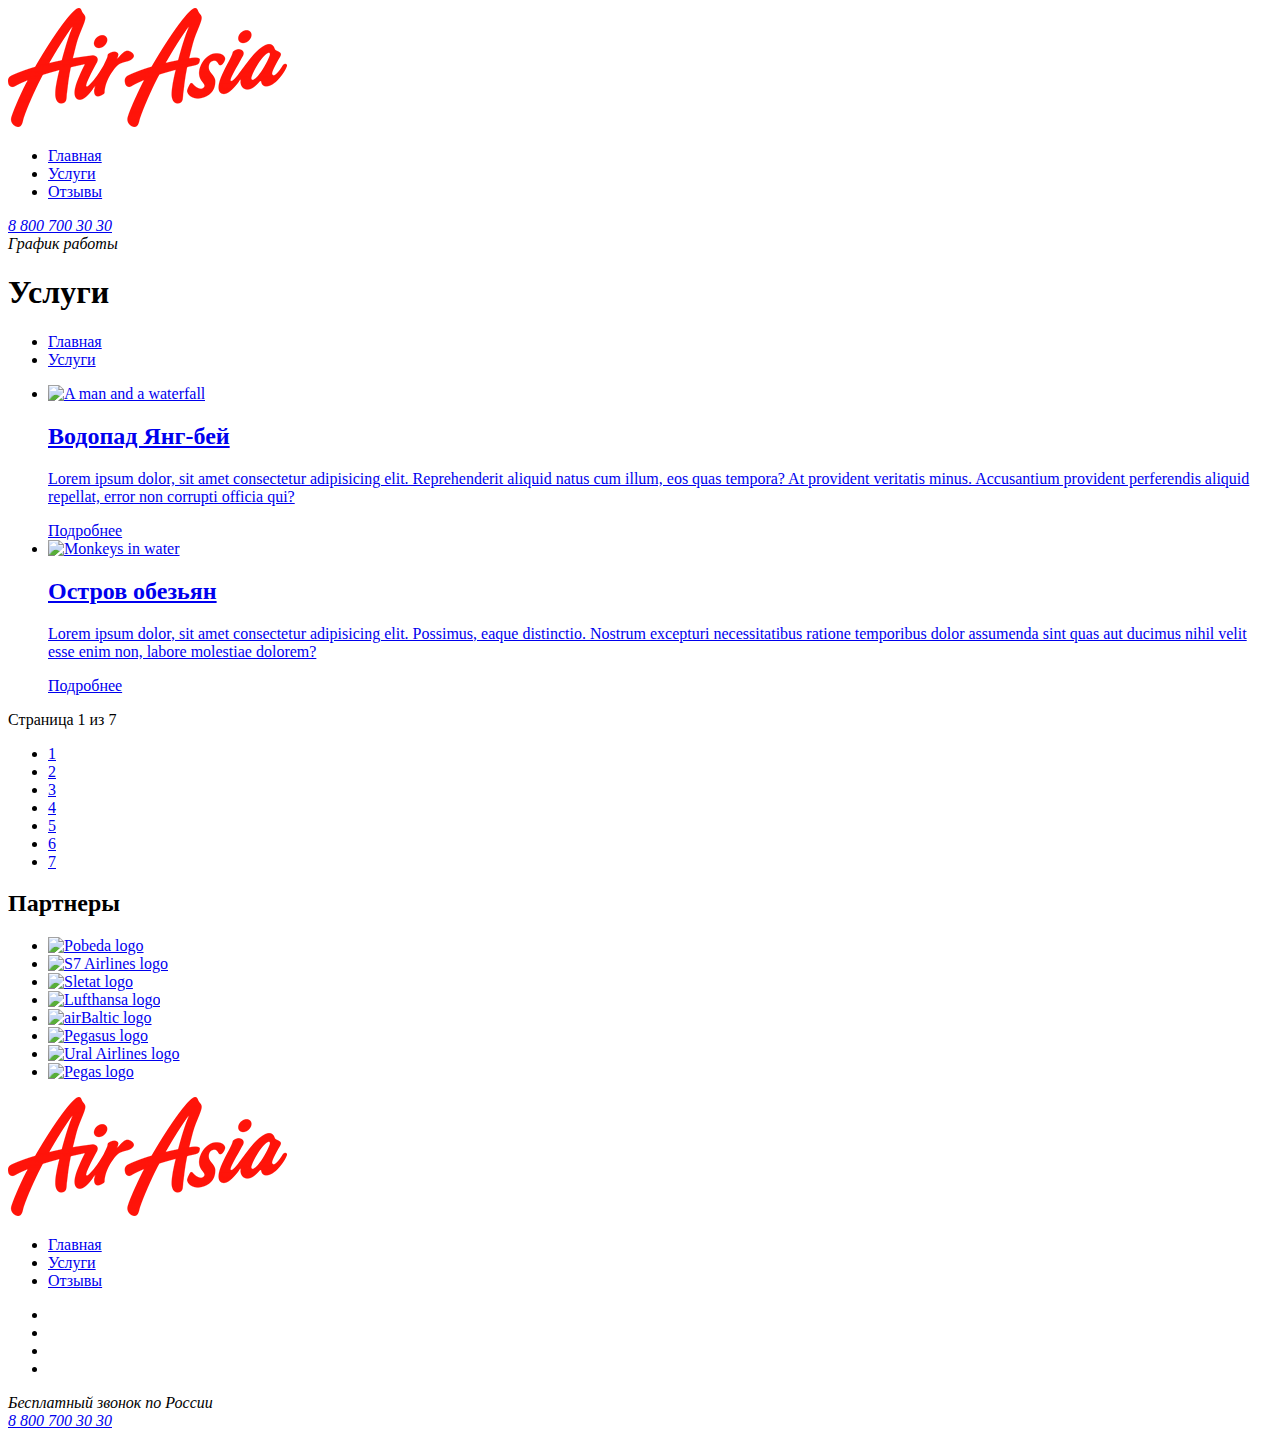
==== services.html @ a7ca2c51 "added services.html" ====
<!DOCTYPE html>
<html lang="ru">

<head>
    <meta charset="UTF-8">
    <meta name="viewport" content="width=1200, initial-scale=1.0">
    <title>Услуги — Air Asia</title>
    <link rel="preconnect" href="https://fonts.googleapis.com">
    <link rel="preconnect" href="https://fonts.gstatic.com" crossorigin>
    <link href="https://fonts.googleapis.com/css2?family=Open+Sans:wght@400;700&display=swap" rel="stylesheet">
    <link rel="stylesheet" href="css/normalize.css">
    <link rel="stylesheet" href="css/services.css">
</head>

<body>
    <div class="wrapper wrapper-services">

        <section class="top-line">
            <div class="container top-line__container">
                <header class="header">
                    <div class="header__col">
                        <a href="/" class="logo">
                            <img src="./img/aa-logo.png" alt="Логотип Air Asia" class="logo__img">
                        </a>
                        <nav class="menu">
                            <ul class="menu__list">
                                <li class="menu__item"><a href="/" class="menu__link">Главная</a></li>
                                <li class="menu__item"><a href="/services.html" class="menu__link">Услуги</a></li>
                                <li class="menu__item"><a href="#" class="menu__link">Отзывы</a></li>
                            </ul>
                        </nav>
                    </div>

                    <div class="header__col header__col_align_right">
                        <address class="contacts">
                            <a href="tel:+78007003030" class="contacts__tel">8 800 700 30 30</a>
                            <div class="contacts__dropdown-title">График работы</div>
                        </address>
                    </div>
                </header>

                <h1 class="page-title">Услуги</h1>
                <nav class="breadcrumbs">
                    <ul class="breadcrumbs__list">
                        <li class="breadcrumbs__item">
                            <a href="/" class="breadcrumbs__link">Главная</a>
                        </li>
                        <li class="breadcrumbs__item breadcrumbs__item_active">
                            <a href="#" class="breadcrumbs__link">Услуги</a>
                        </li>
                    </ul>
                </nav>
            </div>
        </section>

        <main class="page-content">
            <div class="container">
                <ul class="services">
                    <li class="services__item">
                        <a href="#" class="service">
                            <div class="service__img">
                                <img src="img/waterfall.jpg" alt="A man and a waterfall" class="service__img-elem">
                            </div>
                            <div class="service__content">
                                <h2 class="service__title">Водопад Янг-бей</h2>
                                <div class="service__info">
                                    <p>
                                        Lorem ipsum dolor, sit amet consectetur adipisicing elit. Reprehenderit aliquid
                                        natus cum illum, eos quas tempora? At provident veritatis minus. Accusantium
                                        provident perferendis aliquid repellat, error non corrupti officia qui?
                                    </p>
                                </div>
                                <div href="#" class="btn btn_color_white service__btn">Подробнее</div>
                            </div>
                        </a>
                    </li>

                    <li class="services__item">
                        <a href="#" class="service">
                            <div class="service__img">
                                <img src="img/monkeys.jpg" alt="Monkeys in water" class="service__img-elem">
                            </div>
                            <div class="service__content">
                                <h2 class="service__title">Остров обезьян</h2>
                                <div class="service__info">
                                    <p>
                                        Lorem ipsum dolor, sit amet consectetur adipisicing elit. Possimus, eaque
                                        distinctio. Nostrum excepturi necessitatibus ratione temporibus dolor assumenda
                                        sint quas aut ducimus nihil velit esse enim non, labore molestiae dolorem?
                                    </p>
                                </div>
                                <div href="#" class="btn btn_color_white service__btn">Подробнее</div>
                            </div>
                        </a>
                    </li>
                </ul>

                <div class="pager pager_theme_light">
                    <span class="pager__display">Страница 1 из 7</span>
                    <ul class="pager__list">
                        <li class="pager__item pager__item_active"><a href="#" class="pager__link">1</a></li>
                        <li class="pager__item"><a href="#" class="pager__link">2</a></li>
                        <li class="pager__item"><a href="#" class="pager__link">3</a></li>
                        <li class="pager__item"><a href="#" class="pager__link">4</a></li>
                        <li class="pager__item"><a href="#" class="pager__link">5</a></li>
                        <li class="pager__item"><a href="#" class="pager__link">6</a></li>
                        <li class="pager__item"><a href="#" class="pager__link">7</a></li>
                    </ul>
                </div>
            </div>
        </main>

        <section class="inner-section inner-section_bg_grey">
            <div class="container">
                <h2 class="inner-section__title">Партнеры</h2>
                <ul class="partners">
                    <li class="partners__item">
                        <a href="#" class="partners__link">
                            <img src="/img/partners/pobeda.png" alt="Pobeda logo">
                        </a>
                    </li>

                    <li class="partners__item">
                        <a href="#" class="partners__link">
                            <img src="/img/partners/s7.png" alt="S7 Airlines logo">
                        </a>
                    </li>

                    <li class="partners__item">
                        <a href="#" class="partners__link">
                            <img src="/img/partners/lets-fly.png" alt="Sletat logo">
                        </a>
                    </li>

                    <li class="partners__item">
                        <a href="#" class="partners__link">
                            <img src="/img/partners/lufthansa.png" alt="Lufthansa logo">
                        </a>
                    </li>

                    <li class="partners__item">
                        <a href="#" class="partners__link">
                            <img src="/img/partners/airbaltic.png" alt="airBaltic logo">
                        </a>
                    </li>

                    <li class="partners__item">
                        <a href="#" class="partners__link">
                            <img src="/img/partners/pegasus.png" alt="Pegasus logo">
                        </a>
                    </li>

                    <li class="partners__item">
                        <a href="#" class="partners__link">
                            <img src="/img/partners/ural.png" alt="Ural Airlines logo">
                        </a>
                    </li>

                    <li class="partners__item">
                        <a href="#" class="partners__link">
                            <img src="/img/partners/pegas.png" alt="Pegas logo">
                        </a>
                    </li>
                </ul>
            </div>
        </section>

        <footer class="inner-footer">
            <div class="container inner-footer__container">
                <div class="footer">
                    <div class="footer__col">
                        <a href="/" class="logo">
                            <img src="./img/aa-logo.png" alt="Логотип Air Asia" class="logo__img">
                        </a>
                        <nav class="menu">
                            <ul class="menu__list">
                                <li class="menu__item"><a href="/" class="menu__link">Главная</a></li>
                                <li class="menu__item"><a href="/services.html" class="menu__link">Услуги</a></li>
                                <li class="menu__item"><a href="#" class="menu__link">Отзывы</a></li>
                            </ul>
                        </nav>
                    </div>

                    <div class="footer__col footer__col_align_right">
                        <ul class="s-networks">
                            <li class="s-networks__item s-networks__item_icon_tg">
                                <a href="#" class="s-networks__link"></a>
                            </li>
                            <li class="s-networks__item s-networks__item_icon_vk">
                                <a href="#" class="s-networks__link"></a>
                            </li>
                            <li class="s-networks__item s-networks__item_icon_fb">
                                <a href="#" class="s-networks__link"></a>
                            </li>
                            <li class="s-networks__item s-networks__item_icon_ig">
                                <a href="#" class="s-networks__link"></a>
                            </li>
                        </ul>
                        <address class="contacts contacts-bottom">
                            <div class="contacts__freecall">Бесплатный звонок по России</div>
                            <a href="tel:+78007003030" class="contacts__tel">8 800 700 30 30</a>
                        </address>
                    </div>
                </div>
            </div>
        </footer>
    </div>
</body>

</html>
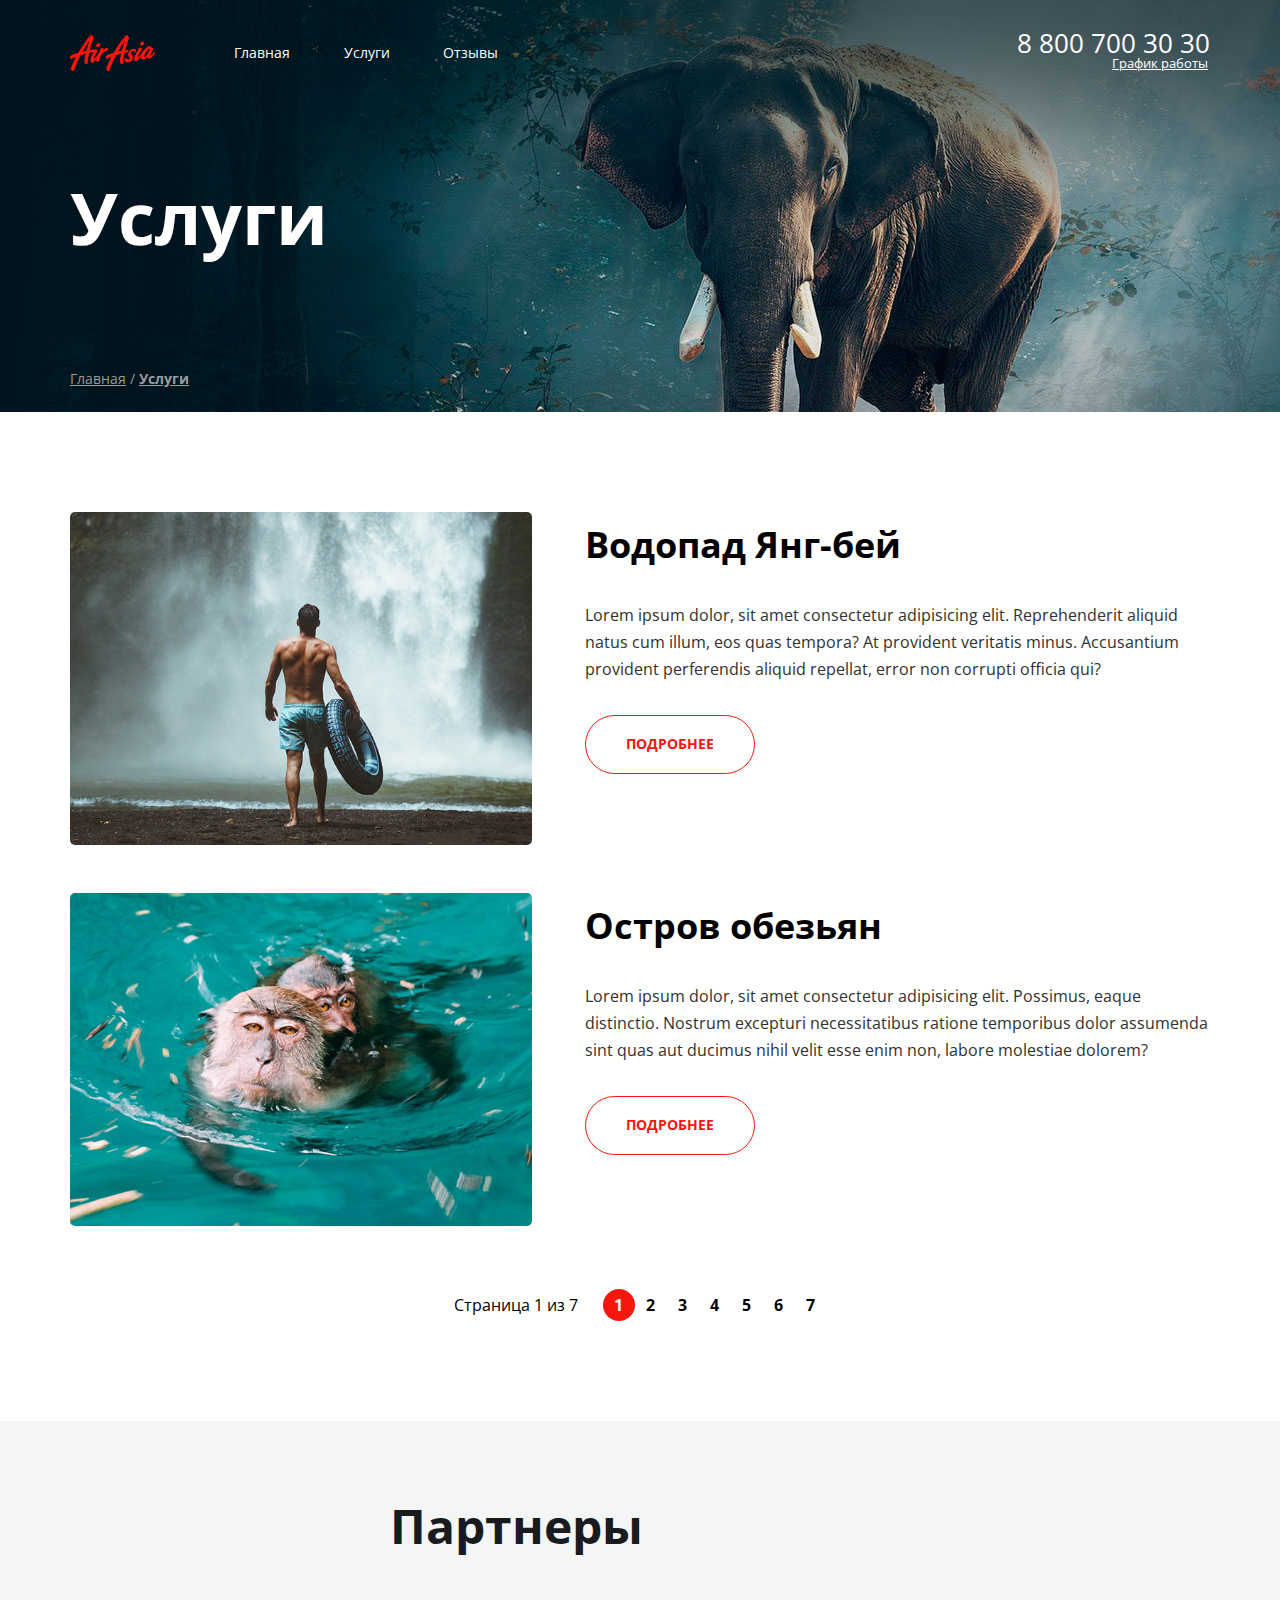
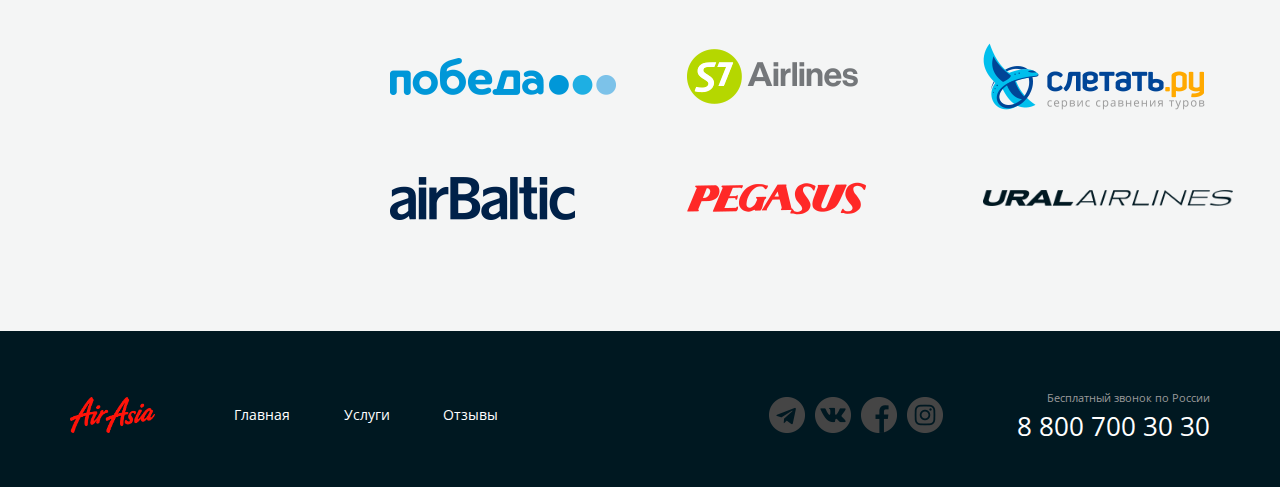
==== commit 396d5d7f: "fixed images and links" ====
--- a/services.html
+++ b/services.html
@@ -24,8 +24,8 @@
                         </a>
                         <nav class="menu">
                             <ul class="menu__list">
-                                <li class="menu__item"><a href="/" class="menu__link">Главная</a></li>
-                                <li class="menu__item"><a href="/services.html" class="menu__link">Услуги</a></li>
+                                <li class="menu__item"><a href="index.html" class="menu__link">Главная</a></li>
+                                <li class="menu__item"><a href="services.html" class="menu__link">Услуги</a></li>
                                 <li class="menu__item"><a href="#" class="menu__link">Отзывы</a></li>
                             </ul>
                         </nav>
@@ -116,49 +116,49 @@
                 <ul class="partners">
                     <li class="partners__item">
                         <a href="#" class="partners__link">
-                            <img src="/img/partners/pobeda.png" alt="Pobeda logo">
-                        </a>
-                    </li>
-
-                    <li class="partners__item">
-                        <a href="#" class="partners__link">
-                            <img src="/img/partners/s7.png" alt="S7 Airlines logo">
-                        </a>
-                    </li>
-
-                    <li class="partners__item">
-                        <a href="#" class="partners__link">
-                            <img src="/img/partners/lets-fly.png" alt="Sletat logo">
-                        </a>
-                    </li>
-
-                    <li class="partners__item">
-                        <a href="#" class="partners__link">
-                            <img src="/img/partners/lufthansa.png" alt="Lufthansa logo">
-                        </a>
-                    </li>
-
-                    <li class="partners__item">
-                        <a href="#" class="partners__link">
-                            <img src="/img/partners/airbaltic.png" alt="airBaltic logo">
-                        </a>
-                    </li>
-
-                    <li class="partners__item">
-                        <a href="#" class="partners__link">
-                            <img src="/img/partners/pegasus.png" alt="Pegasus logo">
-                        </a>
-                    </li>
-
-                    <li class="partners__item">
-                        <a href="#" class="partners__link">
-                            <img src="/img/partners/ural.png" alt="Ural Airlines logo">
-                        </a>
-                    </li>
-
-                    <li class="partners__item">
-                        <a href="#" class="partners__link">
-                            <img src="/img/partners/pegas.png" alt="Pegas logo">
+                            <img src="img/partners/pobeda.png" alt="Pobeda logo">
+                        </a>
+                    </li>
+
+                    <li class="partners__item">
+                        <a href="#" class="partners__link">
+                            <img src="img/partners/s7.png" alt="S7 Airlines logo">
+                        </a>
+                    </li>
+
+                    <li class="partners__item">
+                        <a href="#" class="partners__link">
+                            <img src="img/partners/lets-fly.png" alt="Sletat logo">
+                        </a>
+                    </li>
+
+                    <li class="partners__item">
+                        <a href="#" class="partners__link">
+                            <img src="img/partners/lufthansa.png" alt="Lufthansa logo">
+                        </a>
+                    </li>
+
+                    <li class="partners__item">
+                        <a href="#" class="partners__link">
+                            <img src="img/partners/airbaltic.png" alt="airBaltic logo">
+                        </a>
+                    </li>
+
+                    <li class="partners__item">
+                        <a href="#" class="partners__link">
+                            <img src="img/partners/pegasus.png" alt="Pegasus logo">
+                        </a>
+                    </li>
+
+                    <li class="partners__item">
+                        <a href="#" class="partners__link">
+                            <img src="img/partners/ural.png" alt="Ural Airlines logo">
+                        </a>
+                    </li>
+
+                    <li class="partners__item">
+                        <a href="#" class="partners__link">
+                            <img src="img/partners/pegas.png" alt="Pegas logo">
                         </a>
                     </li>
                 </ul>
@@ -174,8 +174,8 @@
                         </a>
                         <nav class="menu">
                             <ul class="menu__list">
-                                <li class="menu__item"><a href="/" class="menu__link">Главная</a></li>
-                                <li class="menu__item"><a href="/services.html" class="menu__link">Услуги</a></li>
+                                <li class="menu__item"><a href="index.html" class="menu__link">Главная</a></li>
+                                <li class="menu__item"><a href="services.html" class="menu__link">Услуги</a></li>
                                 <li class="menu__item"><a href="#" class="menu__link">Отзывы</a></li>
                             </ul>
                         </nav>
--- a/css/services.css
+++ b/css/services.css
@@ -0,0 +1,65 @@
+@import url('layout/base.css');
+@import url('blocks/top-line.css');
+@import url('blocks/header.css');
+@import url('blocks/logo.css');
+@import url('blocks/menu.css');
+@import url('blocks/contacts.css');
+@import url('blocks/section.css');
+@import url('blocks/service.css');
+@import url('blocks/pager.css');
+@import url('blocks/about.css');
+@import url('blocks/footer.css');
+@import url('blocks/s-networks.css');
+
+
+.wrapper-services {
+    background: #001821 url("../img/elephant.jpg") center top no-repeat;
+}
+
+.page-content {
+    background: #fff;
+    color: #303030;
+    padding: 100px 0;
+}
+
+.services {
+    margin-bottom: 63px;
+}
+
+
+.inner-section {
+    background: #fff;
+    color: #1A1B1E;
+    padding: 72px 390px;
+    margin-bottom: 12px;
+}
+
+.inner-section_bg_grey {
+    background: #F4F5F5;
+}
+
+.inner-section__title {
+    font-size: 48px;
+    font-weight: 700;
+    line-height: normal;
+    margin-bottom: 57px;
+}
+
+.partners {
+    display: flex;
+    justify-content: space-between;
+    flex-wrap: wrap;
+}
+
+.partners__link {
+    text-decoration: none;
+    display: flex;
+    width: 250px;
+    height: 122px;
+    align-items: center;
+    justify-content: flex-start;
+}
+
+.inner-footer {
+    background: #001821;
+}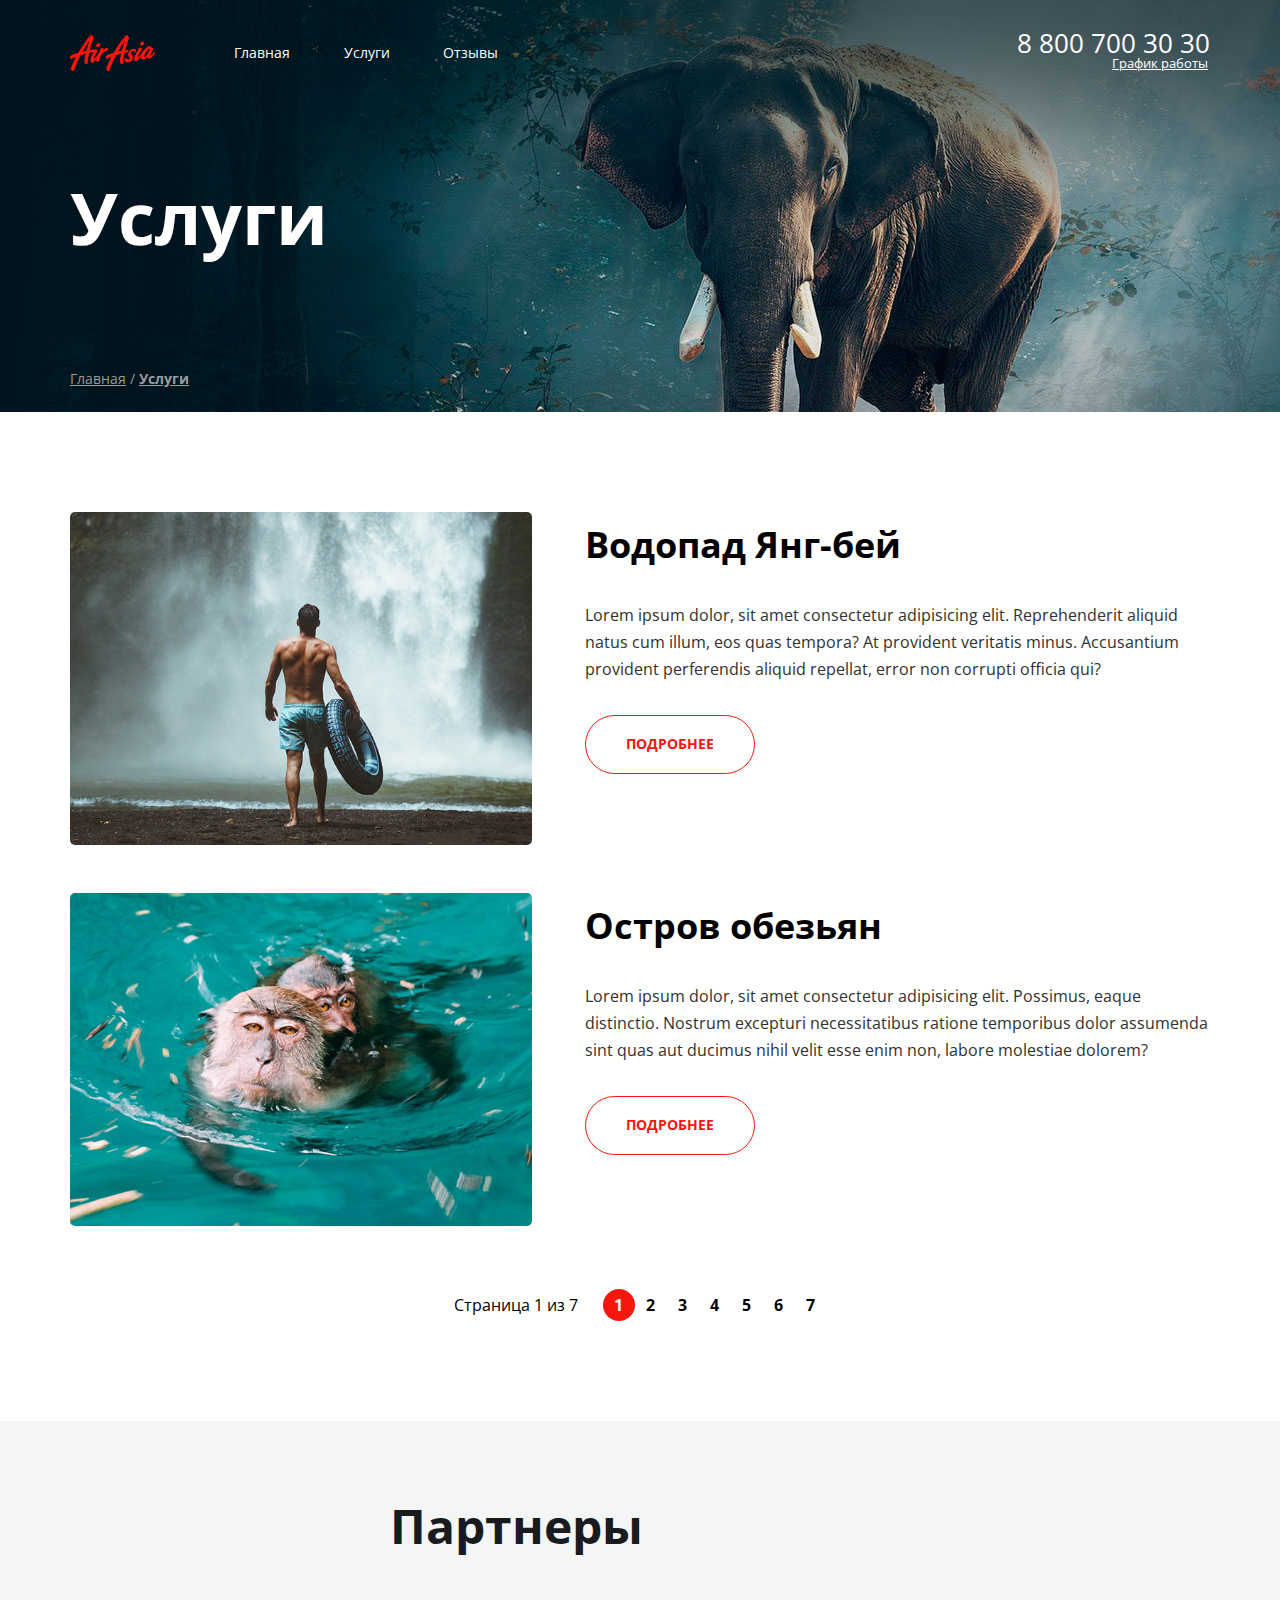
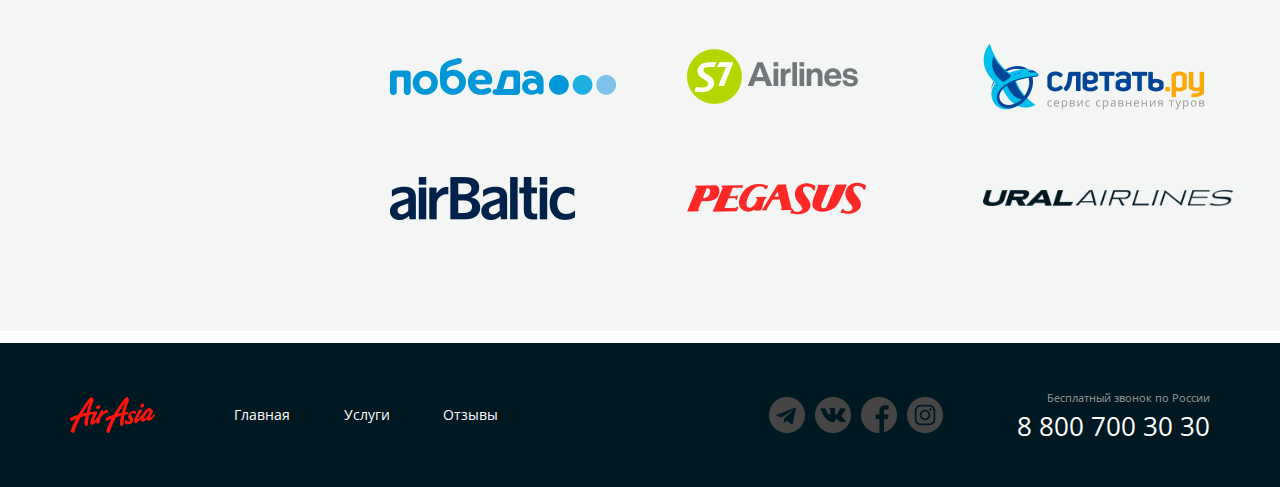
==== commit 35c144f1: "final version upload" ====
--- a/services.html
+++ b/services.html
@@ -26,7 +26,7 @@
                             <ul class="menu__list">
                                 <li class="menu__item"><a href="index.html" class="menu__link">Главная</a></li>
                                 <li class="menu__item"><a href="services.html" class="menu__link">Услуги</a></li>
-                                <li class="menu__item"><a href="#" class="menu__link">Отзывы</a></li>
+                                <li class="menu__item"><a href="reviews.html" class="menu__link">Отзывы</a></li>
                             </ul>
                         </nav>
                     </div>
@@ -35,6 +35,10 @@
                         <address class="contacts">
                             <a href="tel:+78007003030" class="contacts__tel">8 800 700 30 30</a>
                             <div class="contacts__dropdown-title">График работы</div>
+                            <div class="dropdown">
+                                <p>пн-вс: 09:00 - 20:00</p>
+                                <p>Обед: 14:00 - 14:30</p>
+                            </div>
                         </address>
                     </div>
                 </header>
@@ -176,7 +180,7 @@
                             <ul class="menu__list">
                                 <li class="menu__item"><a href="index.html" class="menu__link">Главная</a></li>
                                 <li class="menu__item"><a href="services.html" class="menu__link">Услуги</a></li>
-                                <li class="menu__item"><a href="#" class="menu__link">Отзывы</a></li>
+                                <li class="menu__item"><a href="reviews.html" class="menu__link">Отзывы</a></li>
                             </ul>
                         </nav>
                     </div>
--- a/css/services.css
+++ b/css/services.css
@@ -11,11 +11,6 @@
 @import url('blocks/footer.css');
 @import url('blocks/s-networks.css');
 
-
-.wrapper-services {
-    background: #001821 url("../img/elephant.jpg") center top no-repeat;
-}
-
 .page-content {
     background: #fff;
     color: #303030;
@@ -25,7 +20,6 @@
 .services {
     margin-bottom: 63px;
 }
-
 
 .inner-section {
     background: #fff;
@@ -58,8 +52,4 @@
     height: 122px;
     align-items: center;
     justify-content: flex-start;
-}
-
-.inner-footer {
-    background: #001821;
 }